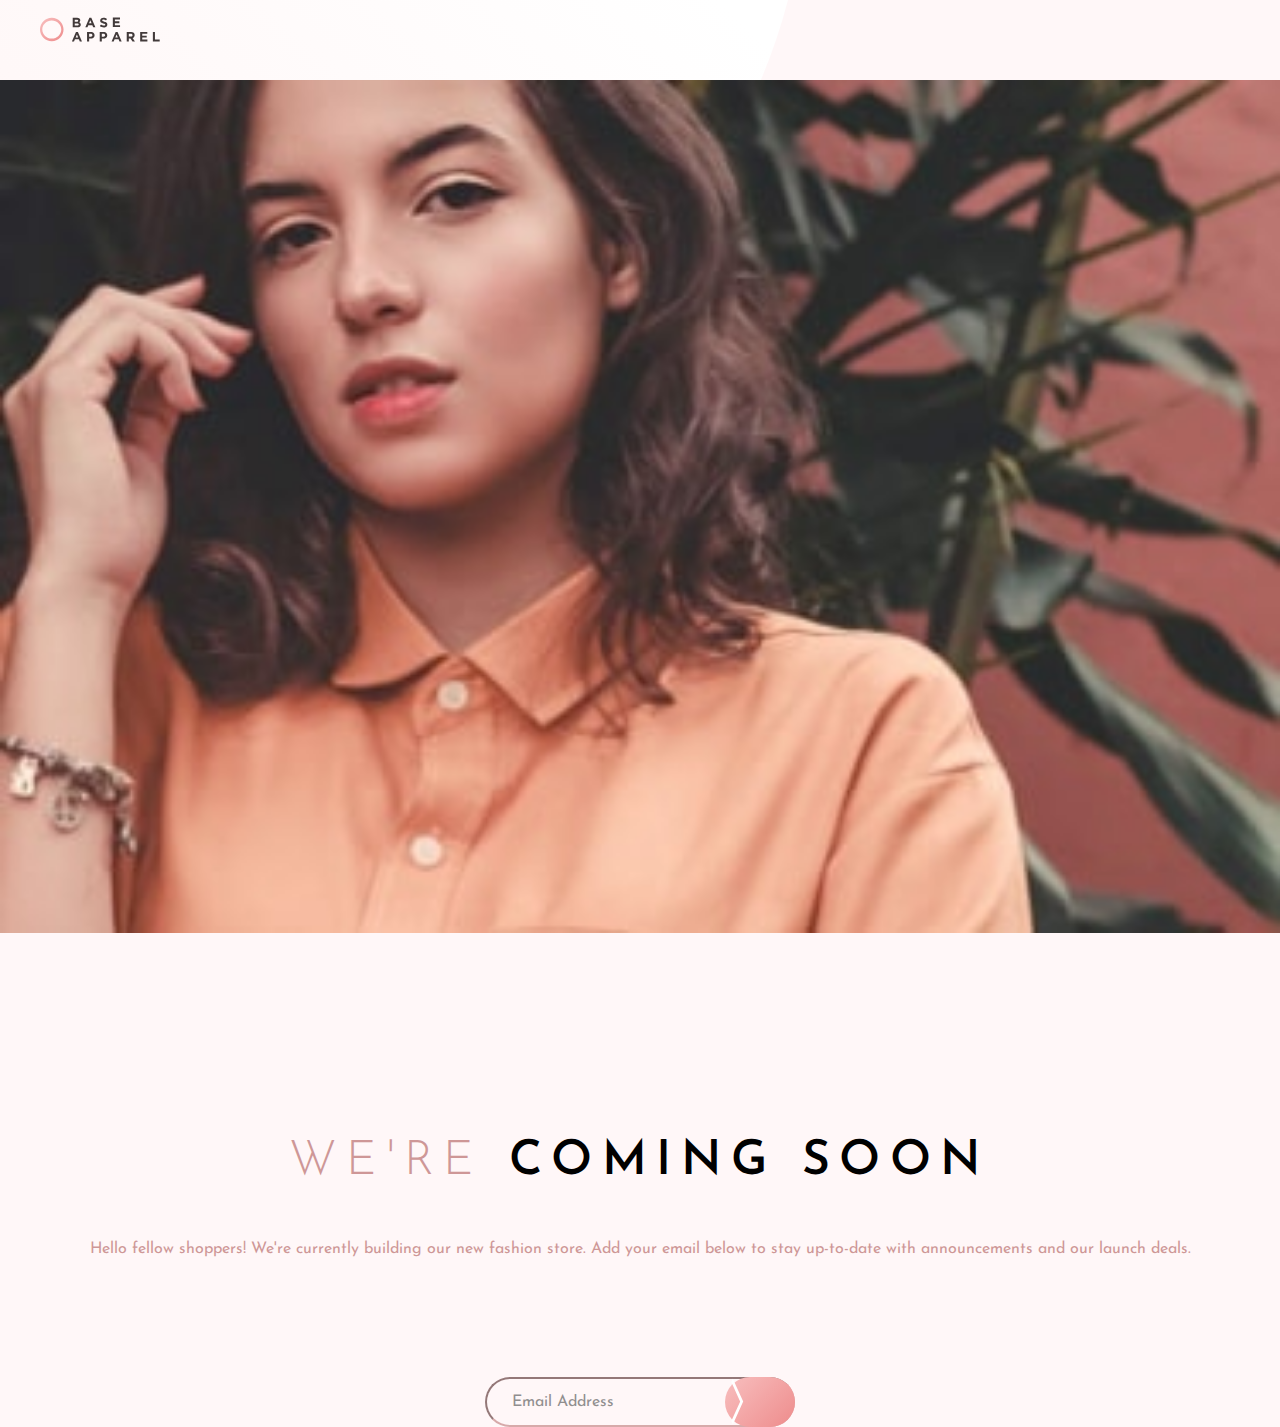
==== Base apparel coming soon master/index.html @ f8ccf5d6 "Add arrow img to send email button" ====
<!DOCTYPE html>
<html lang="en">

<head>
  <meta charset="UTF-8">
  <meta name="viewport" content="width=device-width, initial-scale=1.0">
  <!-- displays site properly based on user's device -->

  <link rel="icon" type="image/png" sizes="32x32" href="./images/favicon-32x32.png">

  <!-- Bootstrap -->
  <link rel="stylesheet" href="https://stackpath.bootstrapcdn.com/bootstrap/4.3.1/css/bootstrap.min.css"
    integrity="sha384-ggOyR0iXCbMQv3Xipma34MD+dH/1fQ784/j6cY/iJTQUOhcWr7x9JvoRxT2MZw1T" crossorigin="anonymous">
  <link rel="stylesheet" href="style.css">

  <!-- Google Font-->
  <link rel="preconnect" href="https://fonts.googleapis.com">
  <link rel="preconnect" href="https://fonts.gstatic.com" crossorigin>
  <link href="https://fonts.googleapis.com/css2?family=Josefin+Sans:wght@300;400;600&display=swap" rel="stylesheet">

  <title>Frontend Mentor | Base Apparel coming soon page</title>

</head>

<body>

  <nav class="navbar navbar-expand-lg navbar-fixed-top navbar-white">
    <a class="navbar-brand ml-4" href="#"><img src="images/logo.svg" alt="Brand logo" width="120px"></a>
  </nav>

  <img class="hero-pic pt-4" src="images/hero-mobile.jpg" alt="Our hero">

  <h1 class="main-title">WE'RE <span style="font-weight: 600; color: black;">COMING SOON</span></h1>

  <p class="description">Hello fellow shoppers! We're currently building our new fashion store. Add your email below to
    stay up-to-date with
    announcements and our launch deals.</p>

  <div class="inner-form">
    <div class="sub-inner-form">
      <input type="email" id="email" name="email" placeholder="Email Address" class="email-form">
      <button class="send-button" type="submit">
        <img src="images/icon-arrow.svg" alt="Arrow" width="13px">
      </button>
    </div>
  </div>

  <!--
  <footer>
    <p class="attribution">
      Challenge by <a href="https://www.frontendmentor.io?ref=challenge" target="_blank">Frontend Mentor</a>.
      Coded by <a href="#">Your Name Here</a>.
    </p>
  </footer> -->

</body>

</html>
---- Base apparel coming soon master/style.css ----
body {
    background-color: #fff7f8;
    background-image: url("images/bg-pattern-desktop.svg");
    background-repeat: no-repeat;
    font-family: 'Josefin Sans', sans-serif;
    font-weight: 16px;
    color: #ce9797;
    text-align: center;
}

.hero-pic {
    width: 100%;
    margin-bottom: 16%;
}

.main-title {
    font-size: 3em;
    margin: 0 auto;
    letter-spacing: 0.2em;
    font-weight: 300;
    line-height: 1;
}

.description {
    width: 90%;
    margin: 4% 0 9% 5%;
}

.attribution {
    font-size: 11px;
    text-align: center;
}

.attribution a {
    color: hsl(228, 45%, 44%);
}

.inner-form {
    width: 100%;
    display: flex;
    justify-content: center;
    position: relative;
}

.sub-inner-form {
    position: relative;
    display: flex;
    justify-content: flex-end;
}

.email-form {
    width: 310px;
    height: 50px;
    border-radius: 30px;
    padding-left: 25px;
    background: #fff7f8;
    border-color: #ce9797;
    opacity: 0.8;
}

.send-button {
    width: 70px;
    height: 50px;
    display: flex;
    position: absolute;
    border-radius: 30px;
    border: none;
    background: url(/images/hero-desktop.jpg) no-repeat;
    background-image: linear-gradient(135deg, hsl(0, 80%, 86%), hsl(0, 74%, 74%));
}
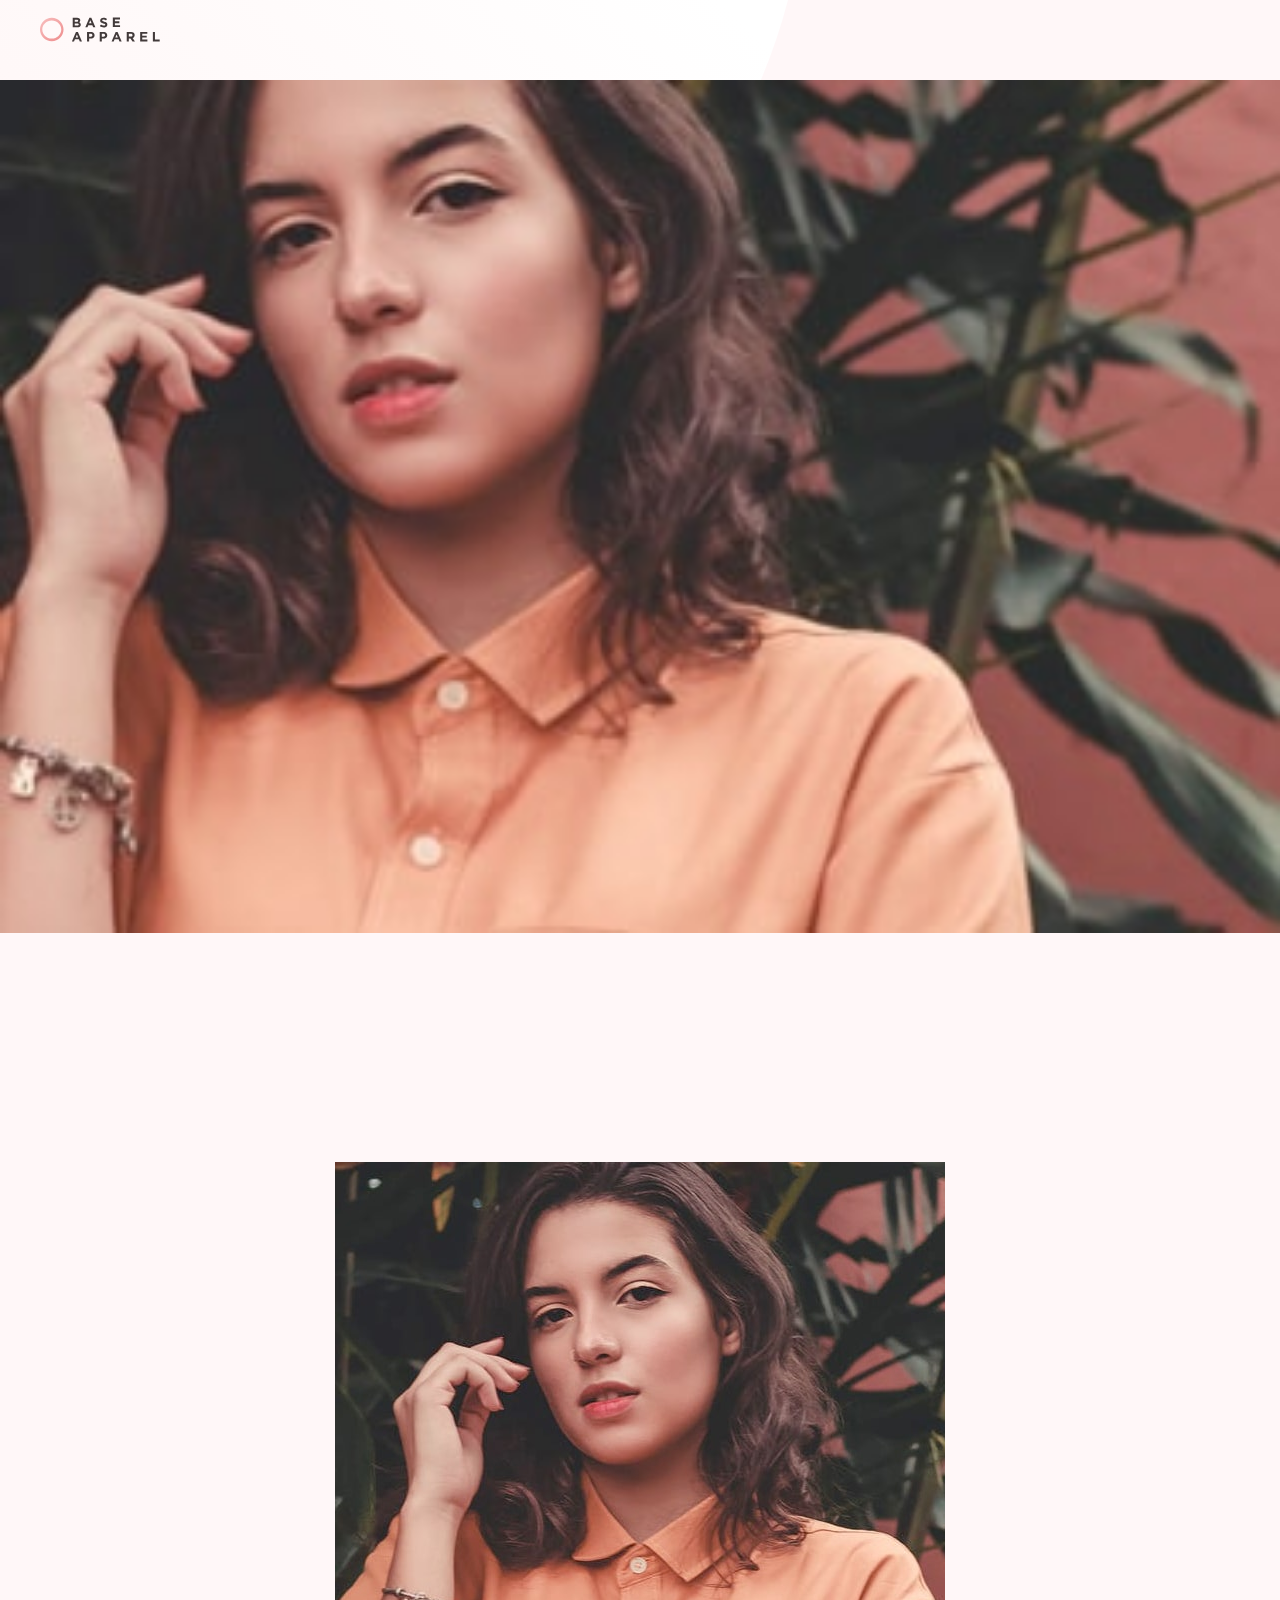
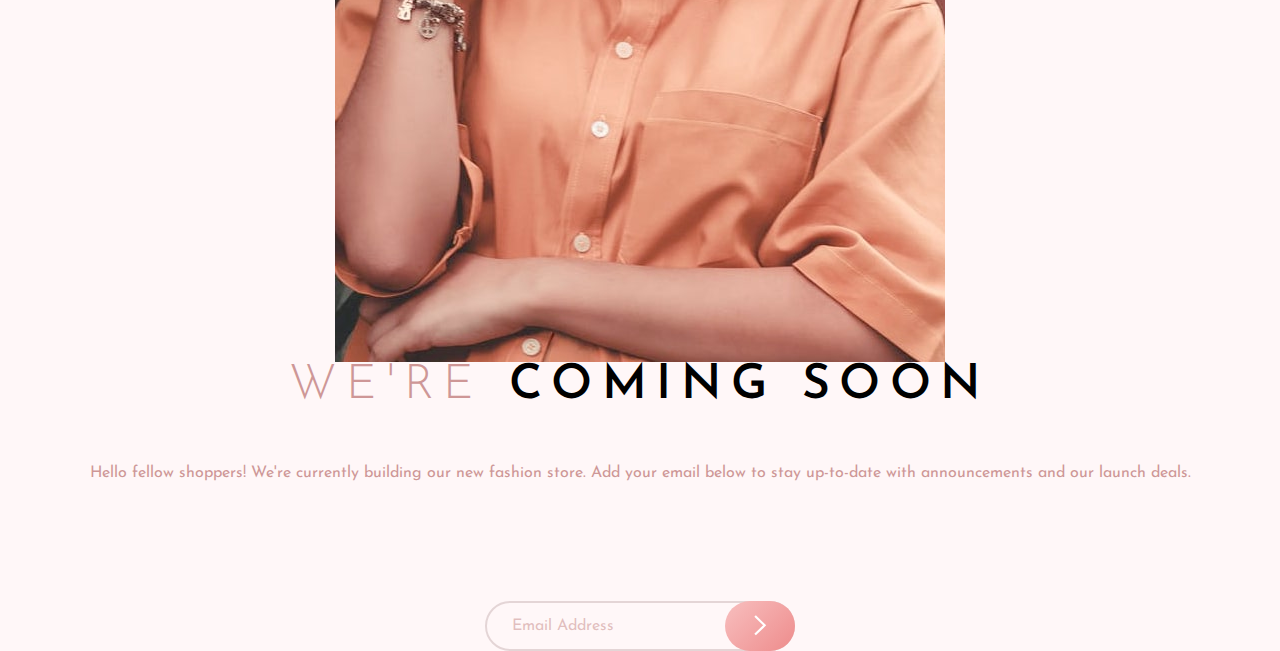
==== commit 550e408d: "Add desktop hero img, wrap title and description in div" ====
--- a/Base apparel coming soon master/index.html
+++ b/Base apparel coming soon master/index.html
@@ -29,12 +29,15 @@
   </nav>
 
   <img class="hero-pic pt-4" src="images/hero-mobile.jpg" alt="Our hero">
+  <img class="hero-pic-big pt-4" src="images/hero-desktop.jpg" alt="Our hero">
 
-  <h1 class="main-title">WE'RE <span style="font-weight: 600; color: black;">COMING SOON</span></h1>
+  <div class="main-screen">
+    <h1 class="main-title">WE'RE <span style="font-weight: 600; color: black;">COMING SOON</span></h1>
 
-  <p class="description">Hello fellow shoppers! We're currently building our new fashion store. Add your email below to
-    stay up-to-date with
-    announcements and our launch deals.</p>
+    <p class="description">Hello fellow shoppers! We're currently building our new fashion store. Add your email below
+      to
+      stay up-to-date with announcements and our launch deals.</p>
+  </div>
 
   <div class="inner-form">
     <div class="sub-inner-form">
--- a/Base apparel coming soon master/style.css
+++ b/Base apparel coming soon master/style.css
@@ -54,17 +54,23 @@
     border-radius: 30px;
     padding-left: 25px;
     background: #fff7f8;
-    border-color: #ce9797;
-    opacity: 0.8;
+    border-color: #e4d5d6;
+    border-style: solid;
+    color: rgb(206, 151, 151, 0.6);
+}
+
+::placeholder {
+    color: rgb(206, 151, 151, 0.6);
 }
 
 .send-button {
     width: 70px;
     height: 50px;
     display: flex;
+    justify-content: center;
+    align-items: center;
     position: absolute;
     border-radius: 30px;
     border: none;
-    background: url(/images/hero-desktop.jpg) no-repeat;
-    background-image: linear-gradient(135deg, hsl(0, 80%, 86%), hsl(0, 74%, 74%));
+    background: linear-gradient(135deg, hsl(0, 80%, 86%), hsl(0, 74%, 74%));
 }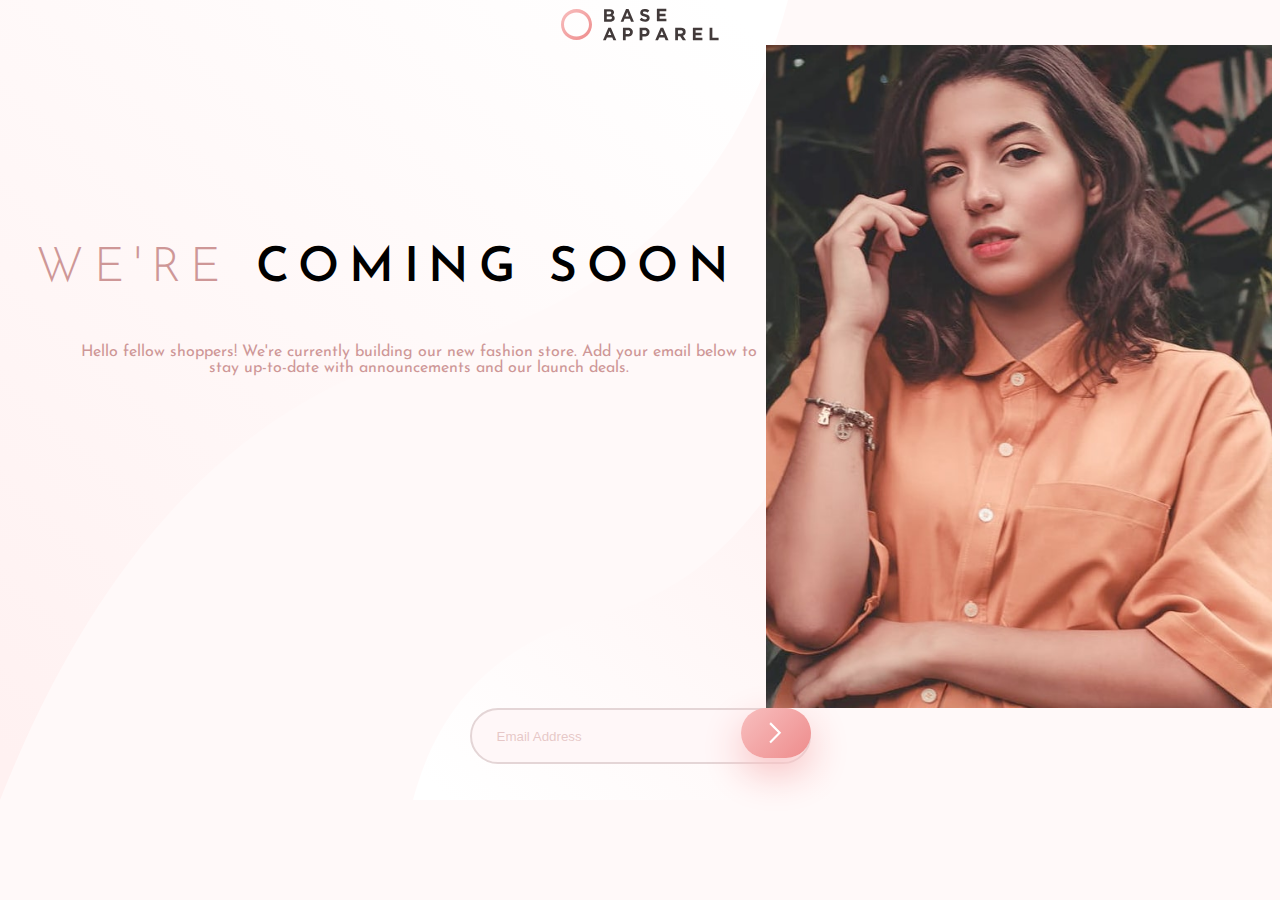
==== commit 2b060f0a: "Remove bootstrap, add header, wrap pictures in container" ====
--- a/Base apparel coming soon master/index.html
+++ b/Base apparel coming soon master/index.html
@@ -8,9 +8,6 @@
 
   <link rel="icon" type="image/png" sizes="32x32" href="./images/favicon-32x32.png">
 
-  <!-- Bootstrap -->
-  <link rel="stylesheet" href="https://stackpath.bootstrapcdn.com/bootstrap/4.3.1/css/bootstrap.min.css"
-    integrity="sha384-ggOyR0iXCbMQv3Xipma34MD+dH/1fQ784/j6cY/iJTQUOhcWr7x9JvoRxT2MZw1T" crossorigin="anonymous">
   <link rel="stylesheet" href="style.css">
 
   <!-- Google Font-->
@@ -24,12 +21,14 @@
 
 <body>
 
-  <nav class="navbar navbar-expand-lg navbar-fixed-top navbar-white">
-    <a class="navbar-brand ml-4" href="#"><img src="images/logo.svg" alt="Brand logo" width="120px"></a>
-  </nav>
+  <header>
+    <img src="images/logo.svg" alt="Main logo" class="logo">
+  </header>
 
-  <img class="hero-pic pt-4" src="images/hero-mobile.jpg" alt="Our hero">
-  <img class="hero-pic-big pt-4" src="images/hero-desktop.jpg" alt="Our hero">
+  <div class="image-container">
+    <img class="hero-pic pt-4" src="images/hero-mobile.jpg" alt="Our hero">
+    <img class="hero-pic-big pt-4" src="images/hero-desktop.jpg" alt="Our hero">
+  </div>
 
   <div class="main-screen">
     <h1 class="main-title">WE'RE <span style="font-weight: 600; color: black;">COMING SOON</span></h1>
--- a/Base apparel coming soon master/style.css
+++ b/Base apparel coming soon master/style.css
@@ -1,5 +1,5 @@
 body {
-    background-color: #fff7f8;
+    background-color: #fff9f9;
     background-image: url("images/bg-pattern-desktop.svg");
     background-repeat: no-repeat;
     font-family: 'Josefin Sans', sans-serif;
@@ -11,6 +11,10 @@
 .hero-pic {
     width: 100%;
     margin-bottom: 16%;
+}
+
+.hero-pic-big {
+    display: none;
 }
 
 .main-title {
@@ -36,6 +40,7 @@
 }
 
 .inner-form {
+    margin-bottom: 80px;
     width: 100%;
     display: flex;
     justify-content: center;
@@ -56,11 +61,11 @@
     background: #fff7f8;
     border-color: #e4d5d6;
     border-style: solid;
-    color: rgb(206, 151, 151, 0.6);
+    color: rgb(206, 151, 151, 0.7);
 }
 
 ::placeholder {
-    color: rgb(206, 151, 151, 0.6);
+    color: rgb(206, 151, 151, 0.5);
 }
 
 .send-button {
@@ -73,4 +78,23 @@
     border-radius: 30px;
     border: none;
     background: linear-gradient(135deg, hsl(0, 80%, 86%), hsl(0, 74%, 74%));
+    -webkit-box-shadow: 0px 15px 38px 1px rgba(248, 195, 196, 1);
+    -moz-box-shadow: 0px 15px 38px 1px rgba(248, 195, 196, 1);
+    box-shadow: 0px 15px 38px 1px rgba(248, 195, 196, 1);
+}
+
+@media (min-width: 950px) {
+    .hero-pic {
+        display: none;
+    }
+
+    .hero-pic-big {
+        display: block;
+        float: right;
+        width: 40%;
+    }
+
+    .main-screen {
+        margin-top: 200px;
+    }
 }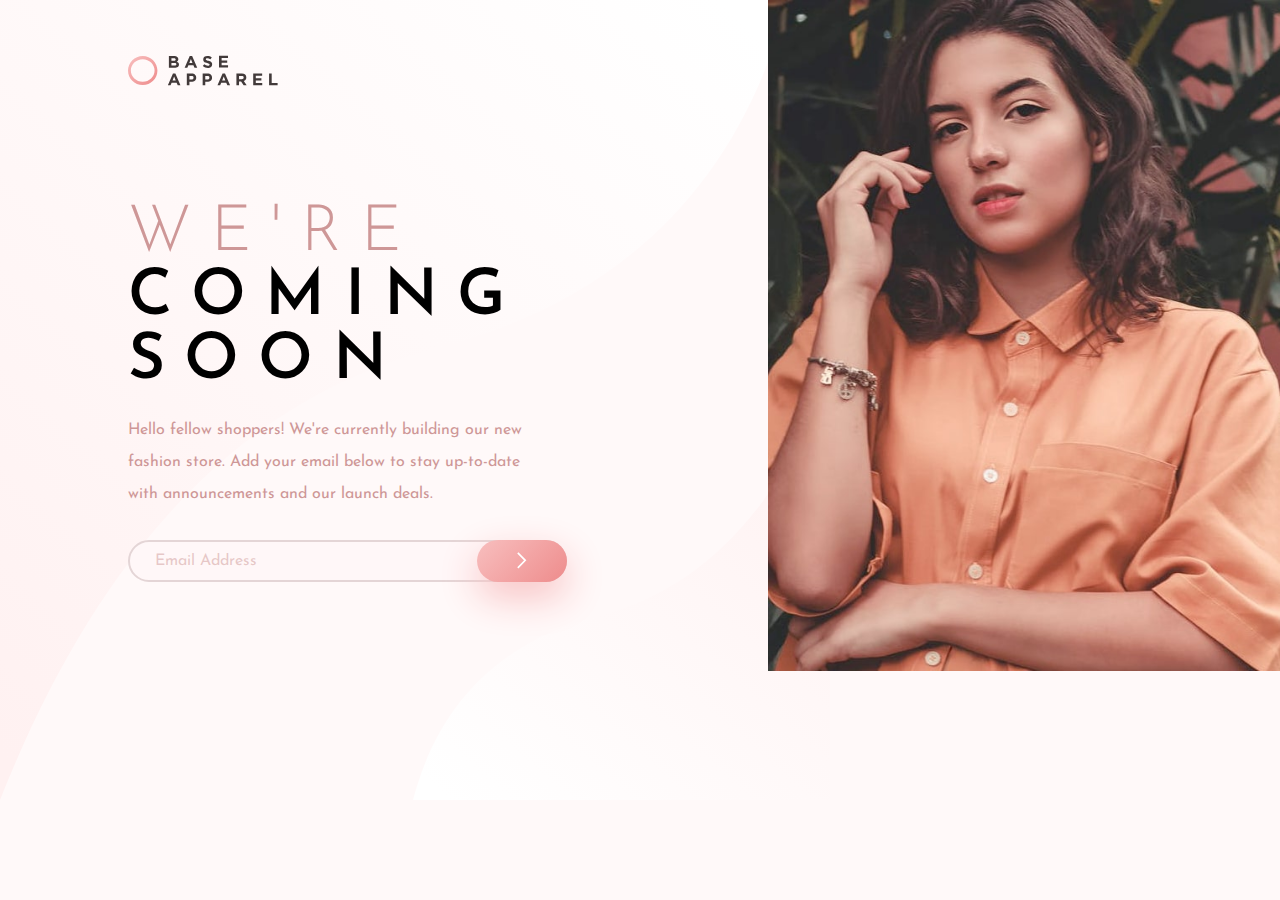
==== commit 038281e3: "Wrap text, input, and image in div" ====
--- a/Base apparel coming soon master/index.html
+++ b/Base apparel coming soon master/index.html
@@ -24,27 +24,31 @@
   <header>
     <img src="images/logo.svg" alt="Main logo" class="logo">
   </header>
+  
+  <img class="hero-pic pt-4" src="images/hero-mobile.jpg" alt="Our hero">
 
-  <div class="image-container">
-    <img class="hero-pic pt-4" src="images/hero-mobile.jpg" alt="Our hero">
-    <img class="hero-pic-big pt-4" src="images/hero-desktop.jpg" alt="Our hero">
-  </div>
+  <div class="main-content">
 
-  <div class="main-screen">
-    <h1 class="main-title">WE'RE <span style="font-weight: 600; color: black;">COMING SOON</span></h1>
+    <div class="image-container">
+      <img class="hero-pic-big pt-4" src="images/hero-desktop.jpg" alt="Our hero">
+    </div>
 
-    <p class="description">Hello fellow shoppers! We're currently building our new fashion store. Add your email below
-      to
-      stay up-to-date with announcements and our launch deals.</p>
-  </div>
+    <div class="main-screen">
+      <h1 class="main-title">WE'RE <span style="font-weight: 600; color: black;">COMING SOON</span></h1>
 
-  <div class="inner-form">
-    <div class="sub-inner-form">
-      <input type="email" id="email" name="email" placeholder="Email Address" class="email-form">
-      <button class="send-button" type="submit">
-        <img src="images/icon-arrow.svg" alt="Arrow" width="13px">
-      </button>
+      <p class="description">Hello fellow shoppers! We're currently building our new fashion store. Add your email below
+        to stay up-to-date with announcements and our launch deals.</p>
+
+      <div class="inner-form">
+        <div class="sub-inner-form">
+          <input type="email" id="email" name="email" placeholder="Email Address" class="email-form">
+          <button class="send-button" type="submit">
+            <img src="images/icon-arrow.svg" alt="Arrow" width="13px" class="arrow-send-btn">
+          </button>
+        </div>
+      </div>
     </div>
+
   </div>
 
   <!--
--- a/Base apparel coming soon master/style.css
+++ b/Base apparel coming soon master/style.css
@@ -1,16 +1,27 @@
+* {
+    margin: 0;
+    padding: 0;
+}
+
 body {
+
     background-color: #fff9f9;
     background-image: url("images/bg-pattern-desktop.svg");
     background-repeat: no-repeat;
     font-family: 'Josefin Sans', sans-serif;
-    font-weight: 16px;
     color: #ce9797;
     text-align: center;
 }
 
+.logo {
+    float: left;
+    width: 110px;
+    margin-left: 32px;
+}
+
 .hero-pic {
     width: 100%;
-    margin-bottom: 16%;
+    margin: 10% 0 16% 0;
 }
 
 .hero-pic-big {
@@ -18,15 +29,16 @@
 }
 
 .main-title {
-    font-size: 3em;
+    font-size: 2.8em;
     margin: 0 auto;
-    letter-spacing: 0.2em;
+    letter-spacing: 0.3em;
     font-weight: 300;
     line-height: 1;
 }
 
 .description {
     width: 90%;
+    line-height: 1.5;
     margin: 4% 0 9% 5%;
 }
 
@@ -54,8 +66,10 @@
 }
 
 .email-form {
+    font-family: 'Josefin Sans', sans-serif;
+    font-size: 1em;
     width: 310px;
-    height: 50px;
+    height: 44px;
     border-radius: 30px;
     padding-left: 25px;
     background: #fff7f8;
@@ -65,12 +79,13 @@
 }
 
 ::placeholder {
+    font-family: 'Josefin Sans', sans-serif;
     color: rgb(206, 151, 151, 0.5);
 }
 
 .send-button {
-    width: 70px;
-    height: 50px;
+    width: 71px;
+    height: 46px;
     display: flex;
     justify-content: center;
     align-items: center;
@@ -83,7 +98,36 @@
     box-shadow: 0px 15px 38px 1px rgba(248, 195, 196, 1);
 }
 
-@media (min-width: 950px) {
+
+/* Media Queries */
+
+@media screen and (min-width: 73.3em) {
+    .main-title {
+        font-size: 4em !important;
+    }
+
+    .email-form {
+        width: 410px;
+        height: 44px;
+    }
+
+    .send-button {
+        width: 90px;
+        height: 49px;
+    }
+
+    .arrow-send-btn {
+        width: 10px;
+    }
+}
+
+@media screen and (min-width: 66.7em) {
+    .logo {
+        float: left;
+        width: 150px;
+        margin: 55px 0 9% 10%;
+    }
+
     .hero-pic {
         display: none;
     }
@@ -94,7 +138,30 @@
         width: 40%;
     }
 
-    .main-screen {
-        margin-top: 200px;
+    .inner-form {
+        justify-content: flex-start;
+        width: 0;
+        margin: 0 0 0 10%;
+    }
+
+    .main-title {
+        margin: 0 0 0 10%;
+        font-size: 3em;
+        width: 100px;
+    }
+
+    .description {
+        text-align: left;
+        width: 32%;
+        line-height: 2;
+        margin: 20px 0 30px 10%;
+    }
+
+    .email-form {
+        height: 38px;
+    }
+
+    .send-button {
+        height: 42px;
     }
 }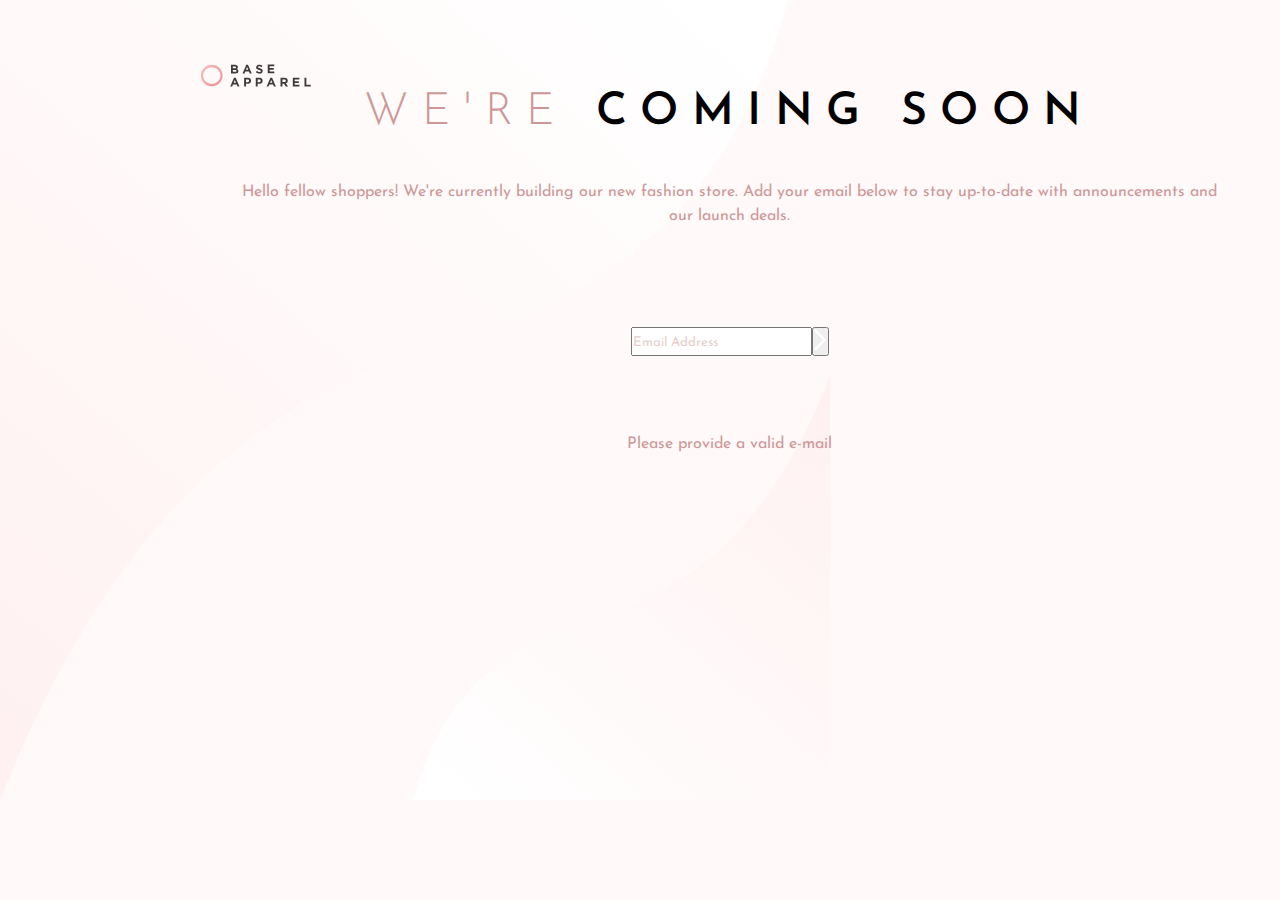
==== commit 71cd40bd: "Switch to picture tag for images, add onclick event to send button and invalid mail error" ====
--- a/Base apparel coming soon master/index.html
+++ b/Base apparel coming soon master/index.html
@@ -24,14 +24,13 @@
   <header>
     <img src="images/logo.svg" alt="Main logo" class="logo">
   </header>
-  
-  <img class="hero-pic pt-4" src="images/hero-mobile.jpg" alt="Our hero">
 
   <div class="main-content">
 
-    <div class="image-container">
-      <img class="hero-pic-big pt-4" src="images/hero-desktop.jpg" alt="Our hero">
-    </div>
+    <picture>
+      <source media="(min-width: 69em)" srcset="images/hero-desktop.jpg">
+      <img class="hero-pic pt-4" src="images/hero-mobile.jpg" alt="Our hero">
+    </picture>
 
     <div class="main-screen">
       <h1 class="main-title">WE'RE <span style="font-weight: 600; color: black;">COMING SOON</span></h1>
@@ -41,12 +40,13 @@
 
       <div class="inner-form">
         <div class="sub-inner-form">
-          <input type="email" id="email" name="email" placeholder="Email Address" class="email-form">
-          <button class="send-button" type="submit">
+          <input type="email" id="email-form" name="email" placeholder="Email Address">
+          <button id="send-button" type="submit" onclick="mailCheck(document.getElementById('email-form').value)">
             <img src="images/icon-arrow.svg" alt="Arrow" width="13px" class="arrow-send-btn">
           </button>
         </div>
       </div>
+      <p id="invalid-mail-error">Please provide a valid e-mail</p>
     </div>
 
   </div>
@@ -61,4 +61,6 @@
 
 </body>
 
+<script src="index.js"></script>
+
 </html>--- a/Base apparel coming soon master/style.css
+++ b/Base apparel coming soon master/style.css
@@ -4,7 +4,6 @@
 }
 
 body {
-
     background-color: #fff9f9;
     background-image: url("images/bg-pattern-desktop.svg");
     background-repeat: no-repeat;
@@ -14,14 +13,13 @@
 }
 
 .logo {
-    float: left;
     width: 110px;
-    margin-left: 32px;
+    margin: 5% 60% 0 0;
 }
 
 .hero-pic {
     width: 100%;
-    margin: 10% 0 16% 0;
+    margin: 6% 0 16% 0;
 }
 
 .hero-pic-big {
@@ -98,70 +96,25 @@
     box-shadow: 0px 15px 38px 1px rgba(248, 195, 196, 1);
 }
 
-
 /* Media Queries */
 
-@media screen and (min-width: 73.3em) {
-    .main-title {
-        font-size: 4em !important;
-    }
-
-    .email-form {
-        width: 410px;
-        height: 44px;
-    }
-
-    .send-button {
-        width: 90px;
-        height: 49px;
-    }
-
-    .arrow-send-btn {
-        width: 10px;
-    }
-}
-
-@media screen and (min-width: 66.7em) {
-    .logo {
-        float: left;
-        width: 150px;
-        margin: 55px 0 9% 10%;
-    }
-
+@media screen and (min-width: 65em) {
     .hero-pic {
         display: none;
     }
 
+    .main-content {
+        display: flex;
+        flex-direction: row-reverse;
+    }
+
+    .image-container {
+        display: flex;
+        justify-content: flex-end;
+        width: 100%;
+    }
+
     .hero-pic-big {
         display: block;
-        float: right;
-        width: 40%;
-    }
-
-    .inner-form {
-        justify-content: flex-start;
-        width: 0;
-        margin: 0 0 0 10%;
-    }
-
-    .main-title {
-        margin: 0 0 0 10%;
-        font-size: 3em;
-        width: 100px;
-    }
-
-    .description {
-        text-align: left;
-        width: 32%;
-        line-height: 2;
-        margin: 20px 0 30px 10%;
-    }
-
-    .email-form {
-        height: 38px;
-    }
-
-    .send-button {
-        height: 42px;
     }
 }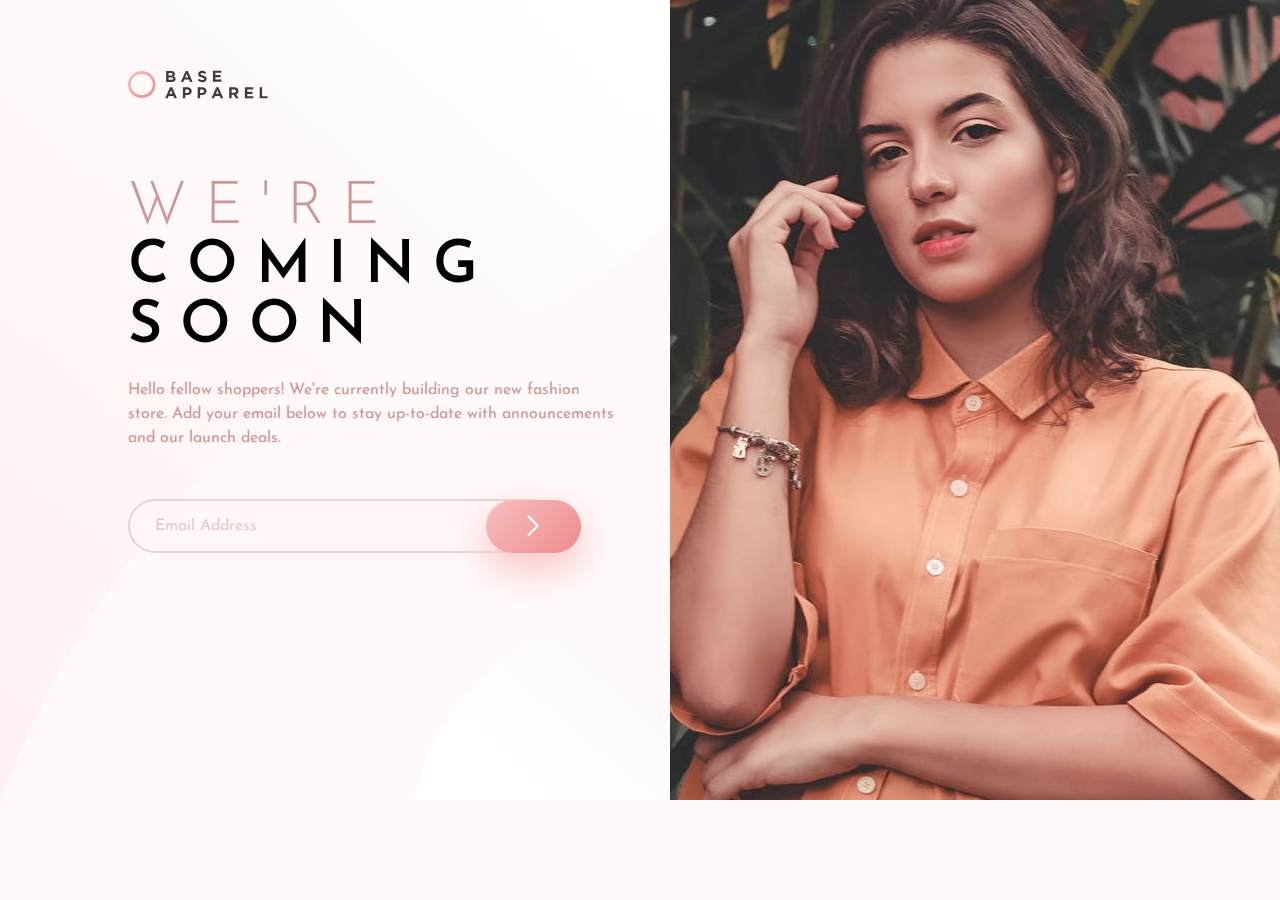
==== commit 8cfce584: "Remove footer, add wrong mail error icon" ====
--- a/Base apparel coming soon master/index.html
+++ b/Base apparel coming soon master/index.html
@@ -41,6 +41,7 @@
       <div class="inner-form">
         <div class="sub-inner-form">
           <input type="email" id="email-form" name="email" placeholder="Email Address">
+          <img id="error-icon" src="images/icon-error.svg">
           <button id="send-button" type="submit" onclick="mailCheck(document.getElementById('email-form').value)">
             <img src="images/icon-arrow.svg" alt="Arrow" width="13px" class="arrow-send-btn">
           </button>
@@ -51,14 +52,6 @@
 
   </div>
 
-  <!--
-  <footer>
-    <p class="attribution">
-      Challenge by <a href="https://www.frontendmentor.io?ref=challenge" target="_blank">Frontend Mentor</a>.
-      Coded by <a href="#">Your Name Here</a>.
-    </p>
-  </footer> -->
-
 </body>
 
 <script src="index.js"></script>
--- a/Base apparel coming soon master/style.css
+++ b/Base apparel coming soon master/style.css
@@ -13,17 +13,7 @@
 }
 
 .logo {
-    width: 110px;
     margin: 5% 60% 0 0;
-}
-
-.hero-pic {
-    width: 100%;
-    margin: 6% 0 16% 0;
-}
-
-.hero-pic-big {
-    display: none;
 }
 
 .main-title {
@@ -50,7 +40,7 @@
 }
 
 .inner-form {
-    margin-bottom: 80px;
+    margin-bottom: 12px;
     width: 100%;
     display: flex;
     justify-content: center;
@@ -61,9 +51,10 @@
     position: relative;
     display: flex;
     justify-content: flex-end;
+    align-items: center;
 }
 
-.email-form {
+#email-form {
     font-family: 'Josefin Sans', sans-serif;
     font-size: 1em;
     width: 310px;
@@ -81,7 +72,7 @@
     color: rgb(206, 151, 151, 0.5);
 }
 
-.send-button {
+#send-button {
     width: 71px;
     height: 46px;
     display: flex;
@@ -93,14 +84,40 @@
     background: linear-gradient(135deg, hsl(0, 80%, 86%), hsl(0, 74%, 74%));
     -webkit-box-shadow: 0px 15px 38px 1px rgba(248, 195, 196, 1);
     -moz-box-shadow: 0px 15px 38px 1px rgba(248, 195, 196, 1);
+    transition: background 0.5s;
     box-shadow: 0px 15px 38px 1px rgba(248, 195, 196, 1);
+}
+
+#send-button:hover {
+    cursor: pointer;
+    background: hsl(0, 80%, 86%);
+}
+
+#invalid-mail-error {
+    display: none;
+    font-size: 0.9em;
+    margin-left: 4.5%;
+    color: hsl(0, 93%, 68%);
 }
 
 /* Media Queries */
 
-@media screen and (min-width: 65em) {
+@media screen and (max-width: 69em) {
     .hero-pic {
-        display: none;
+        width: 100%;
+        margin: 6% 0 16% 0;
+    }
+}
+
+@media screen and (min-width: 69em) {
+    header {
+        position: absolute;
+        top: 7%;
+        left: 10%;
+    }
+
+    .logo {
+        width: 140px;
     }
 
     .main-content {
@@ -108,13 +125,44 @@
         flex-direction: row-reverse;
     }
 
+    .main-screen {
+        margin: 14% 0 0 10%;
+        width: 65%;
+        text-align: left;
+    }
+
+    .main-title {
+        font-size: 3.7em;
+    }
+
+    .description {
+        margin-left: 0;
+    }
+
+    #email-form {
+        width: 400px;
+        height: 50px;
+    }
+
+    .inner-form {
+        justify-content: flex-start;
+    }
+
+    #send-button {
+        width: 95px;
+        height: 53px;
+    }
+
     .image-container {
         display: flex;
         justify-content: flex-end;
         width: 100%;
     }
+}
 
-    .hero-pic-big {
-        display: block;
+@media screen and (max-width: 36.2em) {
+    .logo {
+        width: 110px;
+        margin-right: 55%;
     }
 }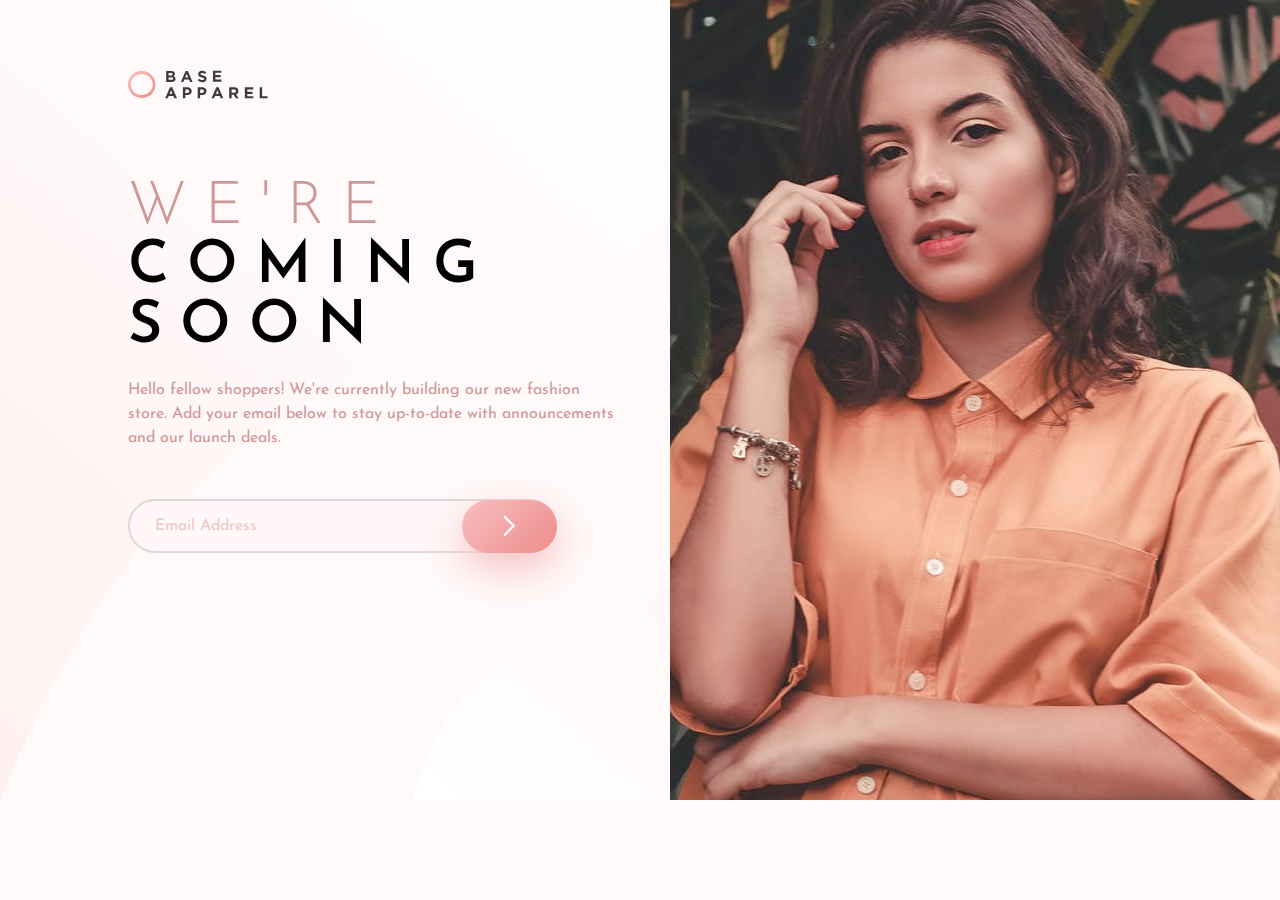
==== commit ee4a36b4: "Add semantic tags" ====
--- a/Base apparel coming soon master/index.html
+++ b/Base apparel coming soon master/index.html
@@ -25,32 +25,35 @@
     <img src="images/logo.svg" alt="Main logo" class="logo">
   </header>
 
-  <div class="main-content">
+  <section>
+    <div class="main-content">
 
-    <picture>
-      <source media="(min-width: 69em)" srcset="images/hero-desktop.jpg">
-      <img class="hero-pic pt-4" src="images/hero-mobile.jpg" alt="Our hero">
-    </picture>
+      <picture>
+        <source media="(min-width: 69em)" srcset="images/hero-desktop.jpg">
+        <img class="hero-pic pt-4" src="images/hero-mobile.jpg" alt="Our hero">
+      </picture>
 
-    <div class="main-screen">
-      <h1 class="main-title">WE'RE <span style="font-weight: 600; color: black;">COMING SOON</span></h1>
+      <div class="main-screen">
+        <h1 class="main-title">WE'RE <span style="font-weight: 600; color: black;">COMING SOON</span></h1>
 
-      <p class="description">Hello fellow shoppers! We're currently building our new fashion store. Add your email below
-        to stay up-to-date with announcements and our launch deals.</p>
+        <p class="description">Hello fellow shoppers! We're currently building our new fashion store. Add your email
+          below
+          to stay up-to-date with announcements and our launch deals.</p>
 
-      <div class="inner-form">
-        <div class="sub-inner-form">
-          <input type="email" id="email-form" name="email" placeholder="Email Address">
-          <img id="error-icon" src="images/icon-error.svg">
-          <button id="send-button" type="submit" onclick="mailCheck(document.getElementById('email-form').value)">
-            <img src="images/icon-arrow.svg" alt="Arrow" width="13px" class="arrow-send-btn">
-          </button>
+        <div class="inner-form">
+          <div class="sub-inner-form">
+            <input type="email" id="email-form" name="email" placeholder="Email Address">
+            <img id="error-icon" src="images/icon-error.svg">
+            <button id="send-button" type="submit" onclick="mailCheck(document.getElementById('email-form').value)">
+              <img src="images/icon-arrow.svg" alt="Arrow" width="13px" class="arrow-send-btn">
+            </button>
+          </div>
         </div>
+        <p id="invalid-mail-error">Please provide a valid e-mail</p>
       </div>
-      <p id="invalid-mail-error">Please provide a valid e-mail</p>
+
     </div>
-
-  </div>
+  </section>
 
 </body>
 
--- a/Base apparel coming soon master/style.css
+++ b/Base apparel coming soon master/style.css
@@ -12,9 +12,13 @@
     text-align: center;
 }
 
+/* Header */
+
 .logo {
     margin: 5% 60% 0 0;
 }
+
+/* Middle Section and Picture */
 
 .main-title {
     font-size: 2.8em;
@@ -28,15 +32,6 @@
     width: 90%;
     line-height: 1.5;
     margin: 4% 0 9% 5%;
-}
-
-.attribution {
-    font-size: 11px;
-    text-align: center;
-}
-
-.attribution a {
-    color: hsl(228, 45%, 44%);
 }
 
 .inner-form {
@@ -55,6 +50,7 @@
 }
 
 #email-form {
+    background-position: left;
     font-family: 'Josefin Sans', sans-serif;
     font-size: 1em;
     width: 310px;
@@ -70,6 +66,12 @@
 ::placeholder {
     font-family: 'Josefin Sans', sans-serif;
     color: rgb(206, 151, 151, 0.5);
+}
+
+#error-icon {
+    position: absolute;
+    right: 26%;
+    display: none;
 }
 
 #send-button {
@@ -106,6 +108,10 @@
     .hero-pic {
         width: 100%;
         margin: 6% 0 16% 0;
+    }
+
+    #invalid-mail-error {
+        margin: 0 11% 0 0;
     }
 }
 
